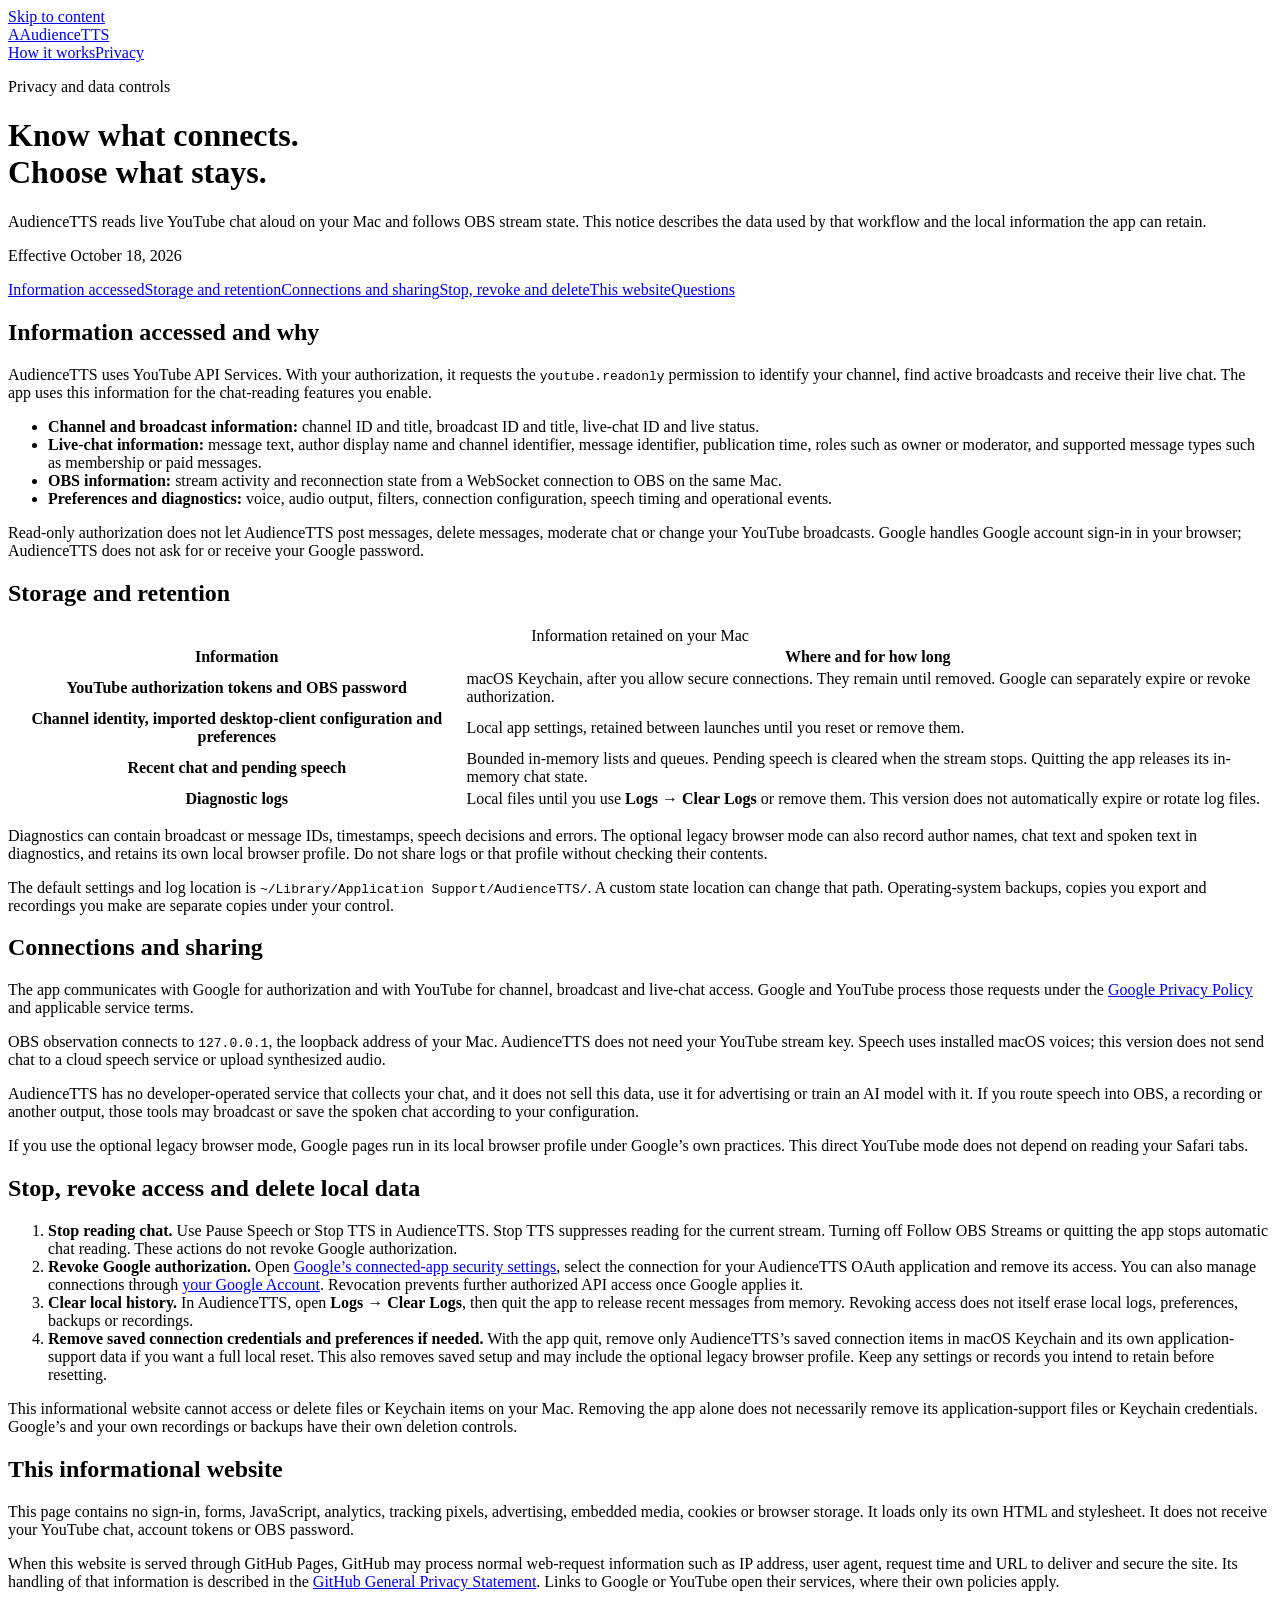
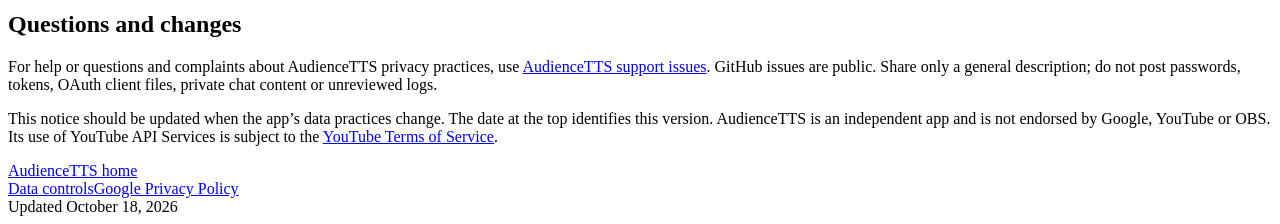
==== privacy.html @ 300965d7 "Add AudienceTTS privacy policy" ====
<!doctype html>
<html lang="en">
<head>
  <meta charset="utf-8">
  <meta name="viewport" content="width=device-width, initial-scale=1">
  <meta name="description" content="How AudienceTTS accesses YouTube chat, stores connection credentials, handles local logs, and lets you stop or revoke access.">
  <meta name="referrer" content="no-referrer">
  <meta http-equiv="Content-Security-Policy" content="default-src 'none'; style-src 'self'; img-src 'self'; script-src 'none'; connect-src 'none'; frame-src 'none'; object-src 'none'; base-uri 'none'; form-action 'none'">
  <title>Privacy policy — AudienceTTS</title>
  <link rel="stylesheet" href="styles.css">
</head>
<body>
  <a class="skip-link" href="#main">Skip to content</a>
  <header class="site-header wrap"><a class="wordmark" href="index.html" aria-label="AudienceTTS home"><span class="brand-mark" aria-hidden="true">A</span>AudienceTTS</a><nav aria-label="Main navigation"><a href="index.html#how-it-works">How it works</a><a href="privacy.html" aria-current="page">Privacy</a></nav></header>
  <main id="main" class="policy wrap">
    <header class="policy-header"><p class="eyebrow">Privacy and data controls</p><h1>Know what connects.<br>Choose what stays.</h1><p class="policy-intro">AudienceTTS reads live YouTube chat aloud on your Mac and follows OBS stream state. This notice describes the data used by that workflow and the local information the app can retain.</p><p class="small muted">Effective October 18, 2026</p></header>

    <nav class="policy-contents" aria-label="Privacy policy contents"><a href="#access">Information accessed</a><a href="#storage">Storage and retention</a><a href="#sharing">Connections and sharing</a><a href="#controls">Stop, revoke and delete</a><a href="#website">This website</a><a href="#contact">Questions</a></nav>

    <section class="policy-section" id="access"><h2>Information accessed and why</h2><p>AudienceTTS uses YouTube API Services. With your authorization, it requests the <code>youtube.readonly</code> permission to identify your channel, find active broadcasts and receive their live chat. The app uses this information for the chat-reading features you enable.</p><ul><li><strong>Channel and broadcast information:</strong> channel ID and title, broadcast ID and title, live-chat ID and live status.</li><li><strong>Live-chat information:</strong> message text, author display name and channel identifier, message identifier, publication time, roles such as owner or moderator, and supported message types such as membership or paid messages.</li><li><strong>OBS information:</strong> stream activity and reconnection state from a WebSocket connection to OBS on the same Mac.</li><li><strong>Preferences and diagnostics:</strong> voice, audio output, filters, connection configuration, speech timing and operational events.</li></ul><p>Read-only authorization does not let AudienceTTS post messages, delete messages, moderate chat or change your YouTube broadcasts. Google handles Google account sign-in in your browser; AudienceTTS does not ask for or receive your Google password.</p></section>

    <section class="policy-section" id="storage"><h2>Storage and retention</h2><div class="table-scroll"><table><caption>Information retained on your Mac</caption><thead><tr><th scope="col">Information</th><th scope="col">Where and for how long</th></tr></thead><tbody><tr><th scope="row">YouTube authorization tokens and OBS password</th><td>macOS Keychain, after you allow secure connections. They remain until removed. Google can separately expire or revoke authorization.</td></tr><tr><th scope="row">Channel identity, imported desktop-client configuration and preferences</th><td>Local app settings, retained between launches until you reset or remove them.</td></tr><tr><th scope="row">Recent chat and pending speech</th><td>Bounded in-memory lists and queues. Pending speech is cleared when the stream stops. Quitting the app releases its in-memory chat state.</td></tr><tr><th scope="row">Diagnostic logs</th><td>Local files until you use <strong>Logs → Clear Logs</strong> or remove them. This version does not automatically expire or rotate log files.</td></tr></tbody></table></div><p>Diagnostics can contain broadcast or message IDs, timestamps, speech decisions and errors. The optional legacy browser mode can also record author names, chat text and spoken text in diagnostics, and retains its own local browser profile. Do not share logs or that profile without checking their contents.</p><p>The default settings and log location is <code>~/Library/Application Support/AudienceTTS/</code>. A custom state location can change that path. Operating-system backups, copies you export and recordings you make are separate copies under your control.</p></section>

    <section class="policy-section" id="sharing"><h2>Connections and sharing</h2><p>The app communicates with Google for authorization and with YouTube for channel, broadcast and live-chat access. Google and YouTube process those requests under the <a href="https://policies.google.com/privacy" rel="noreferrer">Google Privacy Policy</a> and applicable service terms.</p><p>OBS observation connects to <code>127.0.0.1</code>, the loopback address of your Mac. AudienceTTS does not need your YouTube stream key. Speech uses installed macOS voices; this version does not send chat to a cloud speech service or upload synthesized audio.</p><p>AudienceTTS has no developer-operated service that collects your chat, and it does not sell this data, use it for advertising or train an AI model with it. If you route speech into OBS, a recording or another output, those tools may broadcast or save the spoken chat according to your configuration.</p><p>If you use the optional legacy browser mode, Google pages run in its local browser profile under Google’s own practices. This direct YouTube mode does not depend on reading your Safari tabs.</p></section>

    <section class="policy-section" id="controls"><h2>Stop, revoke access and delete local data</h2><ol class="policy-steps"><li><strong>Stop reading chat.</strong> Use Pause Speech or Stop TTS in AudienceTTS. Stop TTS suppresses reading for the current stream. Turning off Follow OBS Streams or quitting the app stops automatic chat reading. These actions do not revoke Google authorization.</li><li><strong>Revoke Google authorization.</strong> Open <a href="https://security.google.com/settings/security/permissions" rel="noreferrer">Google’s connected-app security settings</a>, select the connection for your AudienceTTS OAuth application and remove its access. You can also manage connections through <a href="https://myaccount.google.com/connections" rel="noreferrer">your Google Account</a>. Revocation prevents further authorized API access once Google applies it.</li><li><strong>Clear local history.</strong> In AudienceTTS, open <strong>Logs → Clear Logs</strong>, then quit the app to release recent messages from memory. Revoking access does not itself erase local logs, preferences, backups or recordings.</li><li><strong>Remove saved connection credentials and preferences if needed.</strong> With the app quit, remove only AudienceTTS’s saved connection items in macOS Keychain and its own application-support data if you want a full local reset. This also removes saved setup and may include the optional legacy browser profile. Keep any settings or records you intend to retain before resetting.</li></ol><p>This informational website cannot access or delete files or Keychain items on your Mac. Removing the app alone does not necessarily remove its application-support files or Keychain credentials. Google’s and your own recordings or backups have their own deletion controls.</p></section>

    <section class="policy-section" id="website"><h2>This informational website</h2><p>This page contains no sign-in, forms, JavaScript, analytics, tracking pixels, advertising, embedded media, cookies or browser storage. It loads only its own HTML and stylesheet. It does not receive your YouTube chat, account tokens or OBS password.</p><p>When this website is served through GitHub Pages, GitHub may process normal web-request information such as IP address, user agent, request time and URL to deliver and secure the site. Its handling of that information is described in the <a href="https://docs.github.com/en/site-policy/privacy-policies/github-general-privacy-statement" rel="noreferrer">GitHub General Privacy Statement</a>. Links to Google or YouTube open their services, where their own policies apply.</p></section>

    <section class="policy-section" id="contact"><h2>Questions and changes</h2><p>For help or questions and complaints about AudienceTTS privacy practices, use <a href="https://github.com/kaelianvale/audiencetts-info/issues" rel="noreferrer">AudienceTTS support issues</a>. GitHub issues are public. Share only a general description; do not post passwords, tokens, OAuth client files, private chat content or unreviewed logs.</p><p>This notice should be updated when the app’s data practices change. The date at the top identifies this version. AudienceTTS is an independent app and is not endorsed by Google, YouTube or OBS. Its use of YouTube API Services is subject to the <a href="https://www.youtube.com/t/terms" rel="noreferrer">YouTube Terms of Service</a>.</p></section>
  </main>
  <footer class="site-footer wrap"><a href="index.html">AudienceTTS home</a><div><a href="#controls">Data controls</a><a href="https://policies.google.com/privacy" rel="noreferrer">Google Privacy Policy</a></div><span class="small">Updated October 18, 2026</span></footer>
</body>
</html>
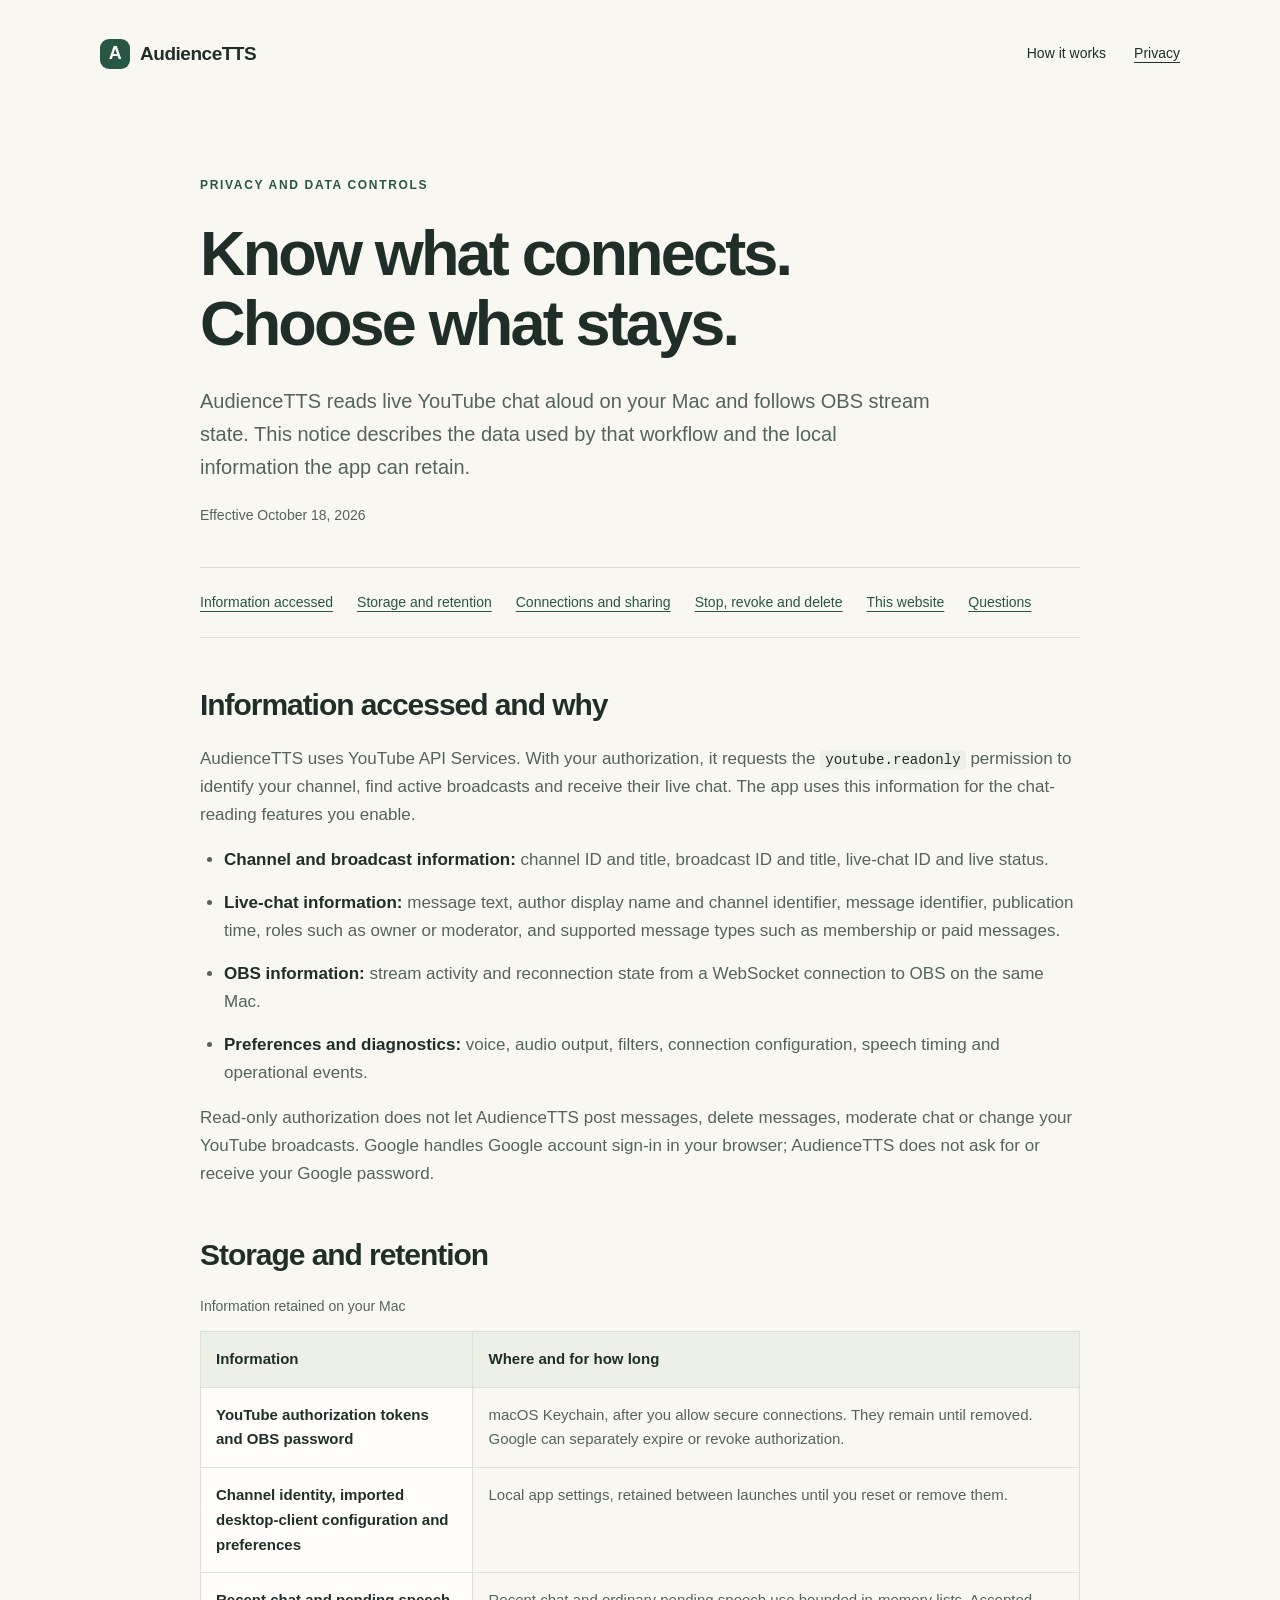
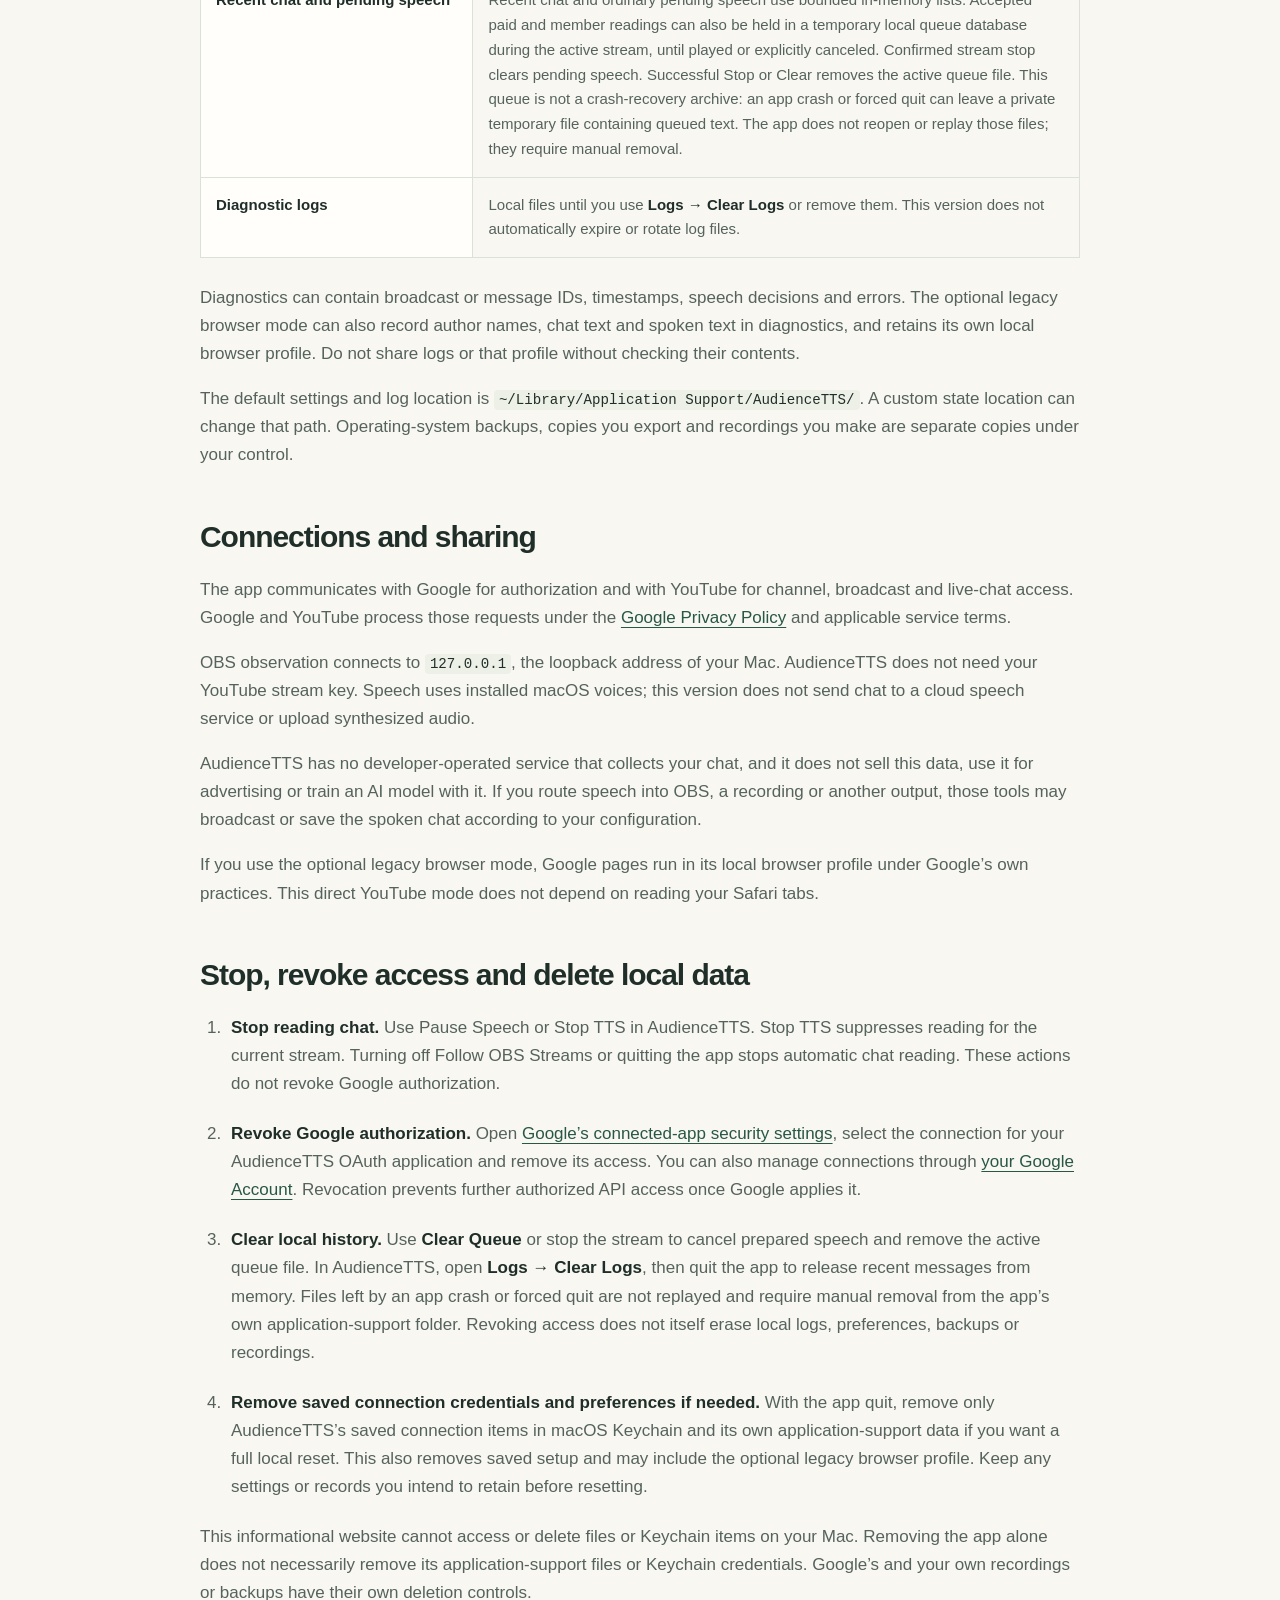
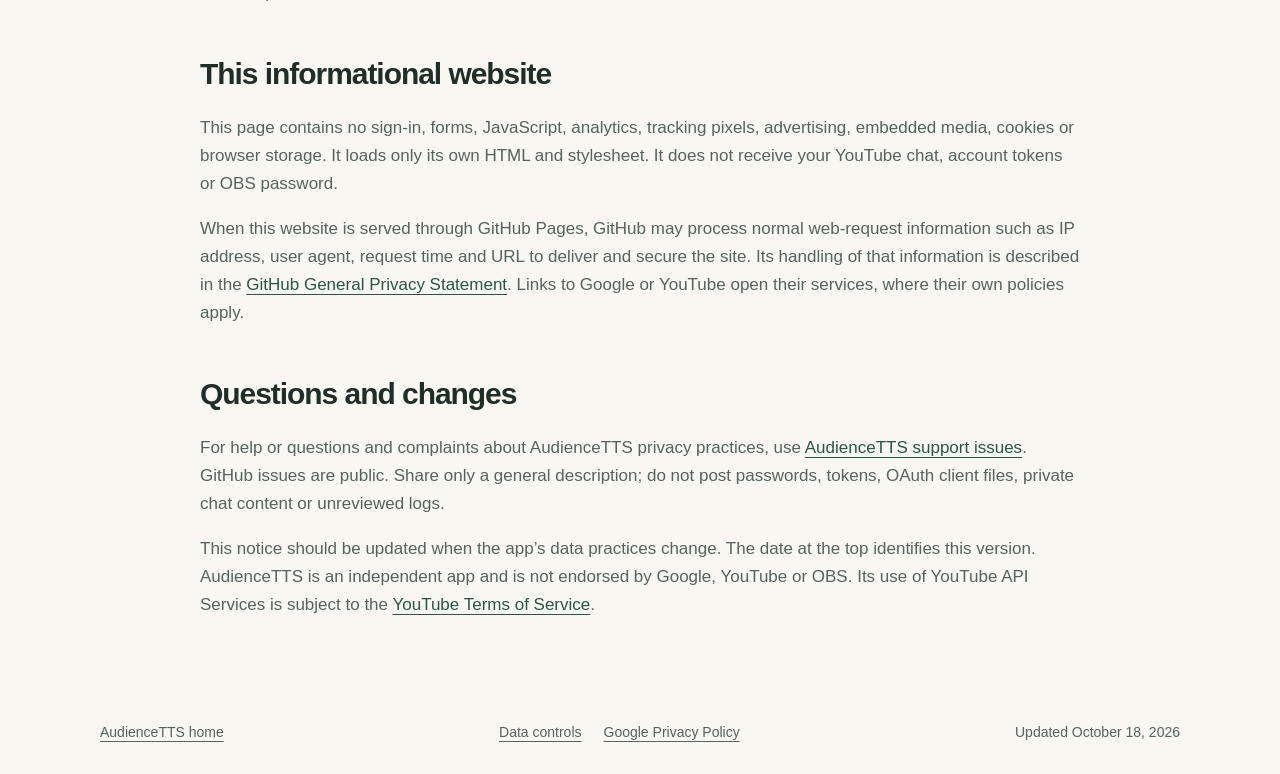
==== commit 5a93b96a: "Document temporary local paid/member speech retention and cleanup" ====
--- a/privacy.html
+++ b/privacy.html
@@ -19,11 +19,11 @@
 
     <section class="policy-section" id="access"><h2>Information accessed and why</h2><p>AudienceTTS uses YouTube API Services. With your authorization, it requests the <code>youtube.readonly</code> permission to identify your channel, find active broadcasts and receive their live chat. The app uses this information for the chat-reading features you enable.</p><ul><li><strong>Channel and broadcast information:</strong> channel ID and title, broadcast ID and title, live-chat ID and live status.</li><li><strong>Live-chat information:</strong> message text, author display name and channel identifier, message identifier, publication time, roles such as owner or moderator, and supported message types such as membership or paid messages.</li><li><strong>OBS information:</strong> stream activity and reconnection state from a WebSocket connection to OBS on the same Mac.</li><li><strong>Preferences and diagnostics:</strong> voice, audio output, filters, connection configuration, speech timing and operational events.</li></ul><p>Read-only authorization does not let AudienceTTS post messages, delete messages, moderate chat or change your YouTube broadcasts. Google handles Google account sign-in in your browser; AudienceTTS does not ask for or receive your Google password.</p></section>
 
-    <section class="policy-section" id="storage"><h2>Storage and retention</h2><div class="table-scroll"><table><caption>Information retained on your Mac</caption><thead><tr><th scope="col">Information</th><th scope="col">Where and for how long</th></tr></thead><tbody><tr><th scope="row">YouTube authorization tokens and OBS password</th><td>macOS Keychain, after you allow secure connections. They remain until removed. Google can separately expire or revoke authorization.</td></tr><tr><th scope="row">Channel identity, imported desktop-client configuration and preferences</th><td>Local app settings, retained between launches until you reset or remove them.</td></tr><tr><th scope="row">Recent chat and pending speech</th><td>Bounded in-memory lists and queues. Pending speech is cleared when the stream stops. Quitting the app releases its in-memory chat state.</td></tr><tr><th scope="row">Diagnostic logs</th><td>Local files until you use <strong>Logs → Clear Logs</strong> or remove them. This version does not automatically expire or rotate log files.</td></tr></tbody></table></div><p>Diagnostics can contain broadcast or message IDs, timestamps, speech decisions and errors. The optional legacy browser mode can also record author names, chat text and spoken text in diagnostics, and retains its own local browser profile. Do not share logs or that profile without checking their contents.</p><p>The default settings and log location is <code>~/Library/Application Support/AudienceTTS/</code>. A custom state location can change that path. Operating-system backups, copies you export and recordings you make are separate copies under your control.</p></section>
+    <section class="policy-section" id="storage"><h2>Storage and retention</h2><div class="table-scroll"><table><caption>Information retained on your Mac</caption><thead><tr><th scope="col">Information</th><th scope="col">Where and for how long</th></tr></thead><tbody><tr><th scope="row">YouTube authorization tokens and OBS password</th><td>macOS Keychain, after you allow secure connections. They remain until removed. Google can separately expire or revoke authorization.</td></tr><tr><th scope="row">Channel identity, imported desktop-client configuration and preferences</th><td>Local app settings, retained between launches until you reset or remove them.</td></tr><tr><th scope="row">Recent chat and pending speech</th><td>Recent chat and ordinary pending speech use bounded in-memory lists. Accepted paid and member readings can also be held in a temporary local queue database during the active stream, until played or explicitly canceled. Confirmed stream stop clears pending speech. Successful Stop or Clear removes the active queue file. This queue is not a crash-recovery archive: an app crash or forced quit can leave a private temporary file containing queued text. The app does not reopen or replay those files; they require manual removal.</td></tr><tr><th scope="row">Diagnostic logs</th><td>Local files until you use <strong>Logs → Clear Logs</strong> or remove them. This version does not automatically expire or rotate log files.</td></tr></tbody></table></div><p>Diagnostics can contain broadcast or message IDs, timestamps, speech decisions and errors. The optional legacy browser mode can also record author names, chat text and spoken text in diagnostics, and retains its own local browser profile. Do not share logs or that profile without checking their contents.</p><p>The default settings and log location is <code>~/Library/Application Support/AudienceTTS/</code>. A custom state location can change that path. Operating-system backups, copies you export and recordings you make are separate copies under your control.</p></section>
 
     <section class="policy-section" id="sharing"><h2>Connections and sharing</h2><p>The app communicates with Google for authorization and with YouTube for channel, broadcast and live-chat access. Google and YouTube process those requests under the <a href="https://policies.google.com/privacy" rel="noreferrer">Google Privacy Policy</a> and applicable service terms.</p><p>OBS observation connects to <code>127.0.0.1</code>, the loopback address of your Mac. AudienceTTS does not need your YouTube stream key. Speech uses installed macOS voices; this version does not send chat to a cloud speech service or upload synthesized audio.</p><p>AudienceTTS has no developer-operated service that collects your chat, and it does not sell this data, use it for advertising or train an AI model with it. If you route speech into OBS, a recording or another output, those tools may broadcast or save the spoken chat according to your configuration.</p><p>If you use the optional legacy browser mode, Google pages run in its local browser profile under Google’s own practices. This direct YouTube mode does not depend on reading your Safari tabs.</p></section>
 
-    <section class="policy-section" id="controls"><h2>Stop, revoke access and delete local data</h2><ol class="policy-steps"><li><strong>Stop reading chat.</strong> Use Pause Speech or Stop TTS in AudienceTTS. Stop TTS suppresses reading for the current stream. Turning off Follow OBS Streams or quitting the app stops automatic chat reading. These actions do not revoke Google authorization.</li><li><strong>Revoke Google authorization.</strong> Open <a href="https://security.google.com/settings/security/permissions" rel="noreferrer">Google’s connected-app security settings</a>, select the connection for your AudienceTTS OAuth application and remove its access. You can also manage connections through <a href="https://myaccount.google.com/connections" rel="noreferrer">your Google Account</a>. Revocation prevents further authorized API access once Google applies it.</li><li><strong>Clear local history.</strong> In AudienceTTS, open <strong>Logs → Clear Logs</strong>, then quit the app to release recent messages from memory. Revoking access does not itself erase local logs, preferences, backups or recordings.</li><li><strong>Remove saved connection credentials and preferences if needed.</strong> With the app quit, remove only AudienceTTS’s saved connection items in macOS Keychain and its own application-support data if you want a full local reset. This also removes saved setup and may include the optional legacy browser profile. Keep any settings or records you intend to retain before resetting.</li></ol><p>This informational website cannot access or delete files or Keychain items on your Mac. Removing the app alone does not necessarily remove its application-support files or Keychain credentials. Google’s and your own recordings or backups have their own deletion controls.</p></section>
+    <section class="policy-section" id="controls"><h2>Stop, revoke access and delete local data</h2><ol class="policy-steps"><li><strong>Stop reading chat.</strong> Use Pause Speech or Stop TTS in AudienceTTS. Stop TTS suppresses reading for the current stream. Turning off Follow OBS Streams or quitting the app stops automatic chat reading. These actions do not revoke Google authorization.</li><li><strong>Revoke Google authorization.</strong> Open <a href="https://security.google.com/settings/security/permissions" rel="noreferrer">Google’s connected-app security settings</a>, select the connection for your AudienceTTS OAuth application and remove its access. You can also manage connections through <a href="https://myaccount.google.com/connections" rel="noreferrer">your Google Account</a>. Revocation prevents further authorized API access once Google applies it.</li><li><strong>Clear local history.</strong> Use <strong>Clear Queue</strong> or stop the stream to cancel prepared speech and remove the active queue file. In AudienceTTS, open <strong>Logs → Clear Logs</strong>, then quit the app to release recent messages from memory. Files left by an app crash or forced quit are not replayed and require manual removal from the app’s own application-support folder. Revoking access does not itself erase local logs, preferences, backups or recordings.</li><li><strong>Remove saved connection credentials and preferences if needed.</strong> With the app quit, remove only AudienceTTS’s saved connection items in macOS Keychain and its own application-support data if you want a full local reset. This also removes saved setup and may include the optional legacy browser profile. Keep any settings or records you intend to retain before resetting.</li></ol><p>This informational website cannot access or delete files or Keychain items on your Mac. Removing the app alone does not necessarily remove its application-support files or Keychain credentials. Google’s and your own recordings or backups have their own deletion controls.</p></section>
 
     <section class="policy-section" id="website"><h2>This informational website</h2><p>This page contains no sign-in, forms, JavaScript, analytics, tracking pixels, advertising, embedded media, cookies or browser storage. It loads only its own HTML and stylesheet. It does not receive your YouTube chat, account tokens or OBS password.</p><p>When this website is served through GitHub Pages, GitHub may process normal web-request information such as IP address, user agent, request time and URL to deliver and secure the site. Its handling of that information is described in the <a href="https://docs.github.com/en/site-policy/privacy-policies/github-general-privacy-statement" rel="noreferrer">GitHub General Privacy Statement</a>. Links to Google or YouTube open their services, where their own policies apply.</p></section>
 
--- a/styles.css
+++ b/styles.css
@@ -0,0 +1,588 @@
+/* Project-authored styles. No fonts, frameworks or remote resources are loaded. */
+:root {
+  color-scheme:light;
+  --paper:#f8f7f2;
+  --ink:#202e29;
+  --muted:#56635d;
+  --accent:#285746;
+  --line:#dce1d7;
+  --surface:#fffefa;
+  --soft:#edf0e6;
+  --radius:18px;
+  --content:1080px;
+}
+
+* {
+  box-sizing:border-box;
+}
+
+html {
+  scroll-behavior:smooth;
+  scroll-padding-top:28px;
+}
+
+body {
+  margin:0;
+  background:var(--paper);
+  color:var(--ink);
+  font-family:-apple-system,BlinkMacSystemFont,"Segoe UI",sans-serif;
+  font-size:17px;
+  line-height:1.65;
+}
+
+a {
+  color:var(--accent);
+  text-decoration-thickness:1px;
+  text-underline-offset:4px;
+}
+
+a:hover {
+  text-decoration-thickness:2px;
+}
+
+a:focus-visible {
+  outline:3px solid var(--accent);
+  outline-offset:5px;
+  border-radius:3px;
+}
+
+h1,h2,h3,p {
+  margin-top:0;
+}
+
+h1,h2,h3 {
+  line-height:1.12;
+  letter-spacing:-.045em;
+}
+
+h1 {
+  font-size:clamp(44px,6.4vw,82px);
+  font-weight:620;
+  margin-bottom:30px;
+}
+
+h2 {
+  font-size:clamp(30px,4vw,46px);
+  font-weight:600;
+}
+
+h3 {
+  font-size:23px;
+  letter-spacing:-.025em;
+  font-weight:600;
+}
+
+p:last-child {
+  margin-bottom:0;
+}
+
+.wrap {
+  width:min(var(--content),calc(100% - 64px));
+  margin-inline:auto;
+}
+
+.small {
+  font-size:14px;
+}
+
+.muted {
+  color:var(--muted);
+}
+
+.eyebrow {
+  font-size:12px;
+  letter-spacing:.14em;
+  text-transform:uppercase;
+  font-weight:650;
+  color:var(--accent);
+  margin-bottom:22px;
+}
+
+.site-header {
+  min-height:108px;
+  display:flex;
+  align-items:center;
+  justify-content:space-between;
+  gap:24px;
+}
+
+.wordmark {
+  display:inline-flex;
+  align-items:center;
+  gap:10px;
+  color:var(--ink);
+  font-size:19px;
+  font-weight:650;
+  letter-spacing:-.025em;
+  text-decoration:none;
+}
+
+.brand-mark {
+  display:grid;
+  place-items:center;
+  width:30px;
+  height:30px;
+  background:var(--accent);
+  border-radius:9px;
+  color:white;
+  font-size:18px;
+  font-weight:600;
+}
+
+.site-header nav {
+  display:flex;
+  gap:28px;
+}
+
+.site-header nav a {
+  font-size:14px;
+  color:var(--ink);
+  text-decoration:none;
+}
+
+.site-header nav a:hover,.site-header nav a[aria-current] {
+  text-decoration:underline;
+}
+
+.hero {
+  padding-block:74px 94px;
+  border-bottom:1px solid var(--line);
+}
+
+.hero-copy {
+  font-size:21px;
+  line-height:1.6;
+  max-width:620px;
+  color:var(--muted);
+  margin-bottom:30px;
+}
+
+.hero-actions {
+  display:flex;
+  align-items:center;
+  gap:28px;
+  margin-bottom:26px;
+}
+
+.button {
+  display:inline-flex;
+  align-items:center;
+  justify-content:space-between;
+  gap:24px;
+  padding:13px 20px;
+  background:var(--accent);
+  border:1px solid var(--accent);
+  border-radius:8px;
+  color:white;
+  font-size:15px;
+  font-weight:560;
+  text-decoration:none;
+  line-height:1.6;
+}
+
+.button:hover {
+  background:#1d4537;
+  text-decoration:none;
+}
+
+.text-link {
+  font-size:15px;
+}
+
+.section {
+  padding-block:78px;
+  border-bottom:1px solid var(--line);
+}
+
+.section-heading {
+  display:flex;
+  justify-content:space-between;
+  align-items:baseline;
+  gap:35px;
+  margin-bottom:26px;
+}
+
+.section-heading .eyebrow {
+  margin:0;
+}
+
+.section-heading h2 {
+  min-width:55%;
+  margin:0;
+}
+
+.workflow {
+  list-style:none;
+  padding:0;
+  margin:0;
+}
+
+.workflow li {
+  display:grid;
+  grid-template-columns:1fr 55%;
+  gap:35px;
+  padding-block:28px;
+  border-top:1px solid var(--line);
+}
+
+.step-number {
+  color:var(--muted);
+  font-size:15px;
+  font-variant-numeric:tabular-nums;
+}
+
+.workflow h3 {
+  margin-bottom:12px;
+}
+
+.workflow p {
+  color:var(--muted);
+  max-width:540px;
+}
+
+.split-section {
+  display:grid;
+  grid-template-columns:1fr 1.15fr;
+  gap:64px;
+}
+
+.split-section h2 {
+  margin-bottom:0;
+}
+
+.prose {
+  max-width:680px;
+}
+
+.prose p {
+  color:var(--muted);
+}
+
+.privacy-band {
+  background:var(--accent);
+  color:white;
+  margin-top:-1px;
+}
+
+.privacy-band-inner {
+  padding-block:64px;
+  display:flex;
+  gap:64px;
+  align-items:center;
+  justify-content:space-between;
+}
+
+.privacy-band .eyebrow {
+  color:#d3e9d9;
+}
+
+.privacy-band h2 {
+  margin-bottom:22px;
+}
+
+.privacy-band p:not(.eyebrow) {
+  max-width:610px;
+  color:#e4eee6;
+}
+
+.button-light {
+  color:var(--accent);
+  background:var(--paper);
+  border-color:var(--paper);
+  white-space:nowrap;
+}
+
+.button-light:hover {
+  background:#e6eddf;
+}
+
+.button-light:focus-visible {
+  outline-color:white;
+}
+
+.compact-section h2 {
+  font-size:30px;
+}
+
+.site-footer {
+  display:flex;
+  align-items:center;
+  justify-content:space-between;
+  gap:28px;
+  padding-block:30px;
+  color:var(--muted);
+  font-size:14px;
+}
+
+.site-footer>div {
+  display:flex;
+  gap:22px;
+}
+
+.site-footer a {
+  color:inherit;
+}
+
+.skip-link {
+  position:absolute;
+  top:12px;
+  left:12px;
+  z-index:2;
+  padding:8px 14px;
+  background:var(--surface);
+  transform:translateY(-200%);
+}
+
+.skip-link:focus {
+  transform:translateY(0);
+}
+
+.policy {
+  max-width:880px;
+}
+
+.policy-header {
+  padding-block:68px 40px;
+}
+
+.policy-header h1 {
+  font-size:clamp(40px,5.3vw,63px);
+  margin-bottom:26px;
+}
+
+.policy-intro {
+  font-size:20px;
+  color:var(--muted);
+  max-width:740px;
+}
+
+.policy-contents {
+  display:flex;
+  flex-wrap:wrap;
+  gap:12px 24px;
+  padding-block:23px;
+  border-block:1px solid var(--line);
+  font-size:14px;
+}
+
+.policy-section {
+  padding-top:50px;
+}
+
+.policy-section:last-child {
+  padding-bottom:72px;
+}
+
+.policy-section h2 {
+  font-size:30px;
+  letter-spacing:-.035em;
+  margin-bottom:23px;
+}
+
+.policy-section p,.policy-section li {
+  color:var(--muted);
+}
+
+.policy-section ul {
+  padding-left:24px;
+}
+
+.policy-section li {
+  margin-bottom:15px;
+}
+
+.policy-section strong {
+  font-weight:620;
+  color:var(--ink);
+}
+
+.policy-steps {
+  padding-left:26px;
+}
+
+.policy-steps li {
+  padding-left:5px;
+  margin-bottom:22px;
+}
+
+code {
+  font-family:ui-monospace,SFMono-Regular,Menlo,monospace;
+  font-size:.83em;
+  overflow-wrap:anywhere;
+  background:var(--soft);
+  padding:2px 5px;
+  border-radius:4px;
+  color:var(--ink);
+}
+
+.table-scroll {
+  overflow-x:auto;
+  margin-bottom:26px;
+}
+
+table {
+  border-collapse:collapse;
+  width:100%;
+  font-size:15px;
+  text-align:left;
+}
+
+caption {
+  text-align:left;
+  font-size:14px;
+  color:var(--muted);
+  margin-bottom:13px;
+}
+
+th,td {
+  padding:15px;
+  vertical-align:top;
+  border:1px solid var(--line);
+}
+
+thead th {
+  background:var(--soft);
+  font-weight:620;
+}
+
+tbody th {
+  width:31%;
+  font-weight:560;
+  background:var(--surface);
+}
+
+td {
+  color:var(--muted);
+}
+
+@media(max-width:760px) {
+  .wrap {
+    width:calc(100% - 40px);
+  }
+  .site-header {
+    min-height:86px;
+    gap:16px;
+  }
+  .site-header nav {
+    gap:17px;
+  }
+  .site-header nav a {
+    font-size:13px;
+  }
+  .wordmark {
+    font-size:17px;
+  }
+  .hero {
+    padding-block:52px 62px;
+  }
+  .hero-copy {
+    font-size:19px;
+  }
+  .hero-actions {
+    align-items:flex-start;
+    flex-direction:column;
+    gap:19px;
+  }
+  .section {
+    padding-block:52px;
+  }
+  .section-heading {
+    display:block;
+    margin-bottom:25px;
+  }
+  .section-heading .eyebrow {
+    margin-bottom:20px;
+  }
+  .workflow li {
+    grid-template-columns:34px 1fr;
+    gap:20px;
+    padding-block:25px;
+  }
+  .split-section {
+    display:block;
+  }
+  .split-section h2 {
+    margin-bottom:25px;
+  }
+  .privacy-band-inner {
+    align-items:flex-start;
+    flex-direction:column;
+    gap:27px;
+    padding-block:48px;
+  }
+  .site-footer {
+    align-items:flex-start;
+    flex-direction:column;
+    gap:15px;
+    padding-block:27px;
+  }
+  .policy-header {
+    padding-top:44px;
+  }
+  .policy-intro {
+    font-size:18px;
+  }
+  .policy-contents {
+    gap:12px 18px;
+  }
+  .policy-section {
+    padding-top:36px;
+  }
+  .policy-section h2 {
+    font-size:27px;
+  }
+  th,td {
+    padding:11px;
+  }
+  table {
+    min-width:470px;
+  }
+}
+
+@media(prefers-reduced-motion:reduce) {
+  html {
+    scroll-behavior:auto;
+  }
+}
+
+@media print {
+  body {
+    background:white;
+    color:black;
+    font-size:11pt;
+  }
+  .site-header nav,.hero-actions,.privacy-band,.policy-contents,.skip-link {
+    display:none;
+  }
+  .wrap {
+    width:100%;
+    max-width:none;
+  }
+  .site-header {
+    min-height:60px;
+  }
+  .hero,.section,.policy-header {
+    padding-block:24px;
+  }
+  .policy-section {
+    padding-top:24px;
+  }
+  .site-footer {
+    border-top:1px solid #ccc;
+  }
+  .table-scroll {
+    overflow:visible;
+  }
+  table {
+    min-width:0;
+  }
+  h1 {
+    font-size:34pt;
+  }
+  h2 {
+    font-size:24pt;
+  }
+  a {
+    color:inherit;
+  }
+}
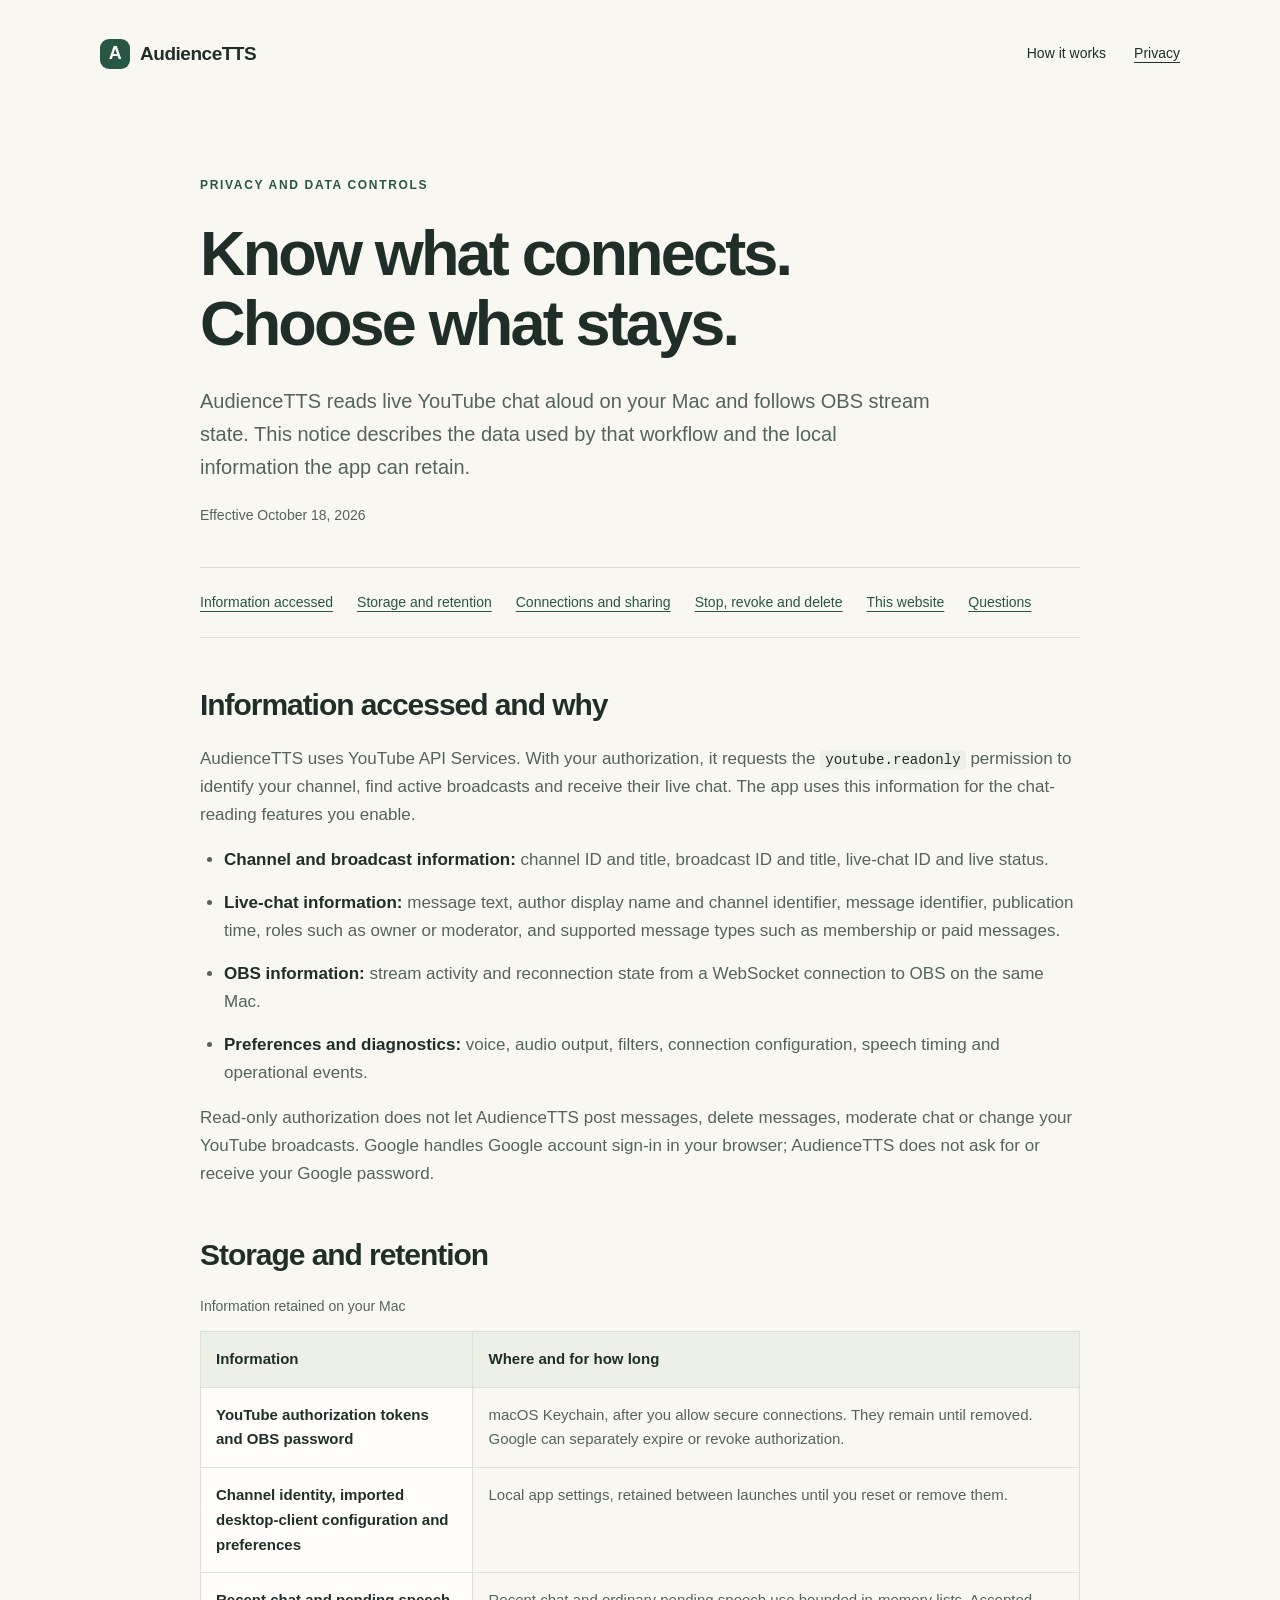
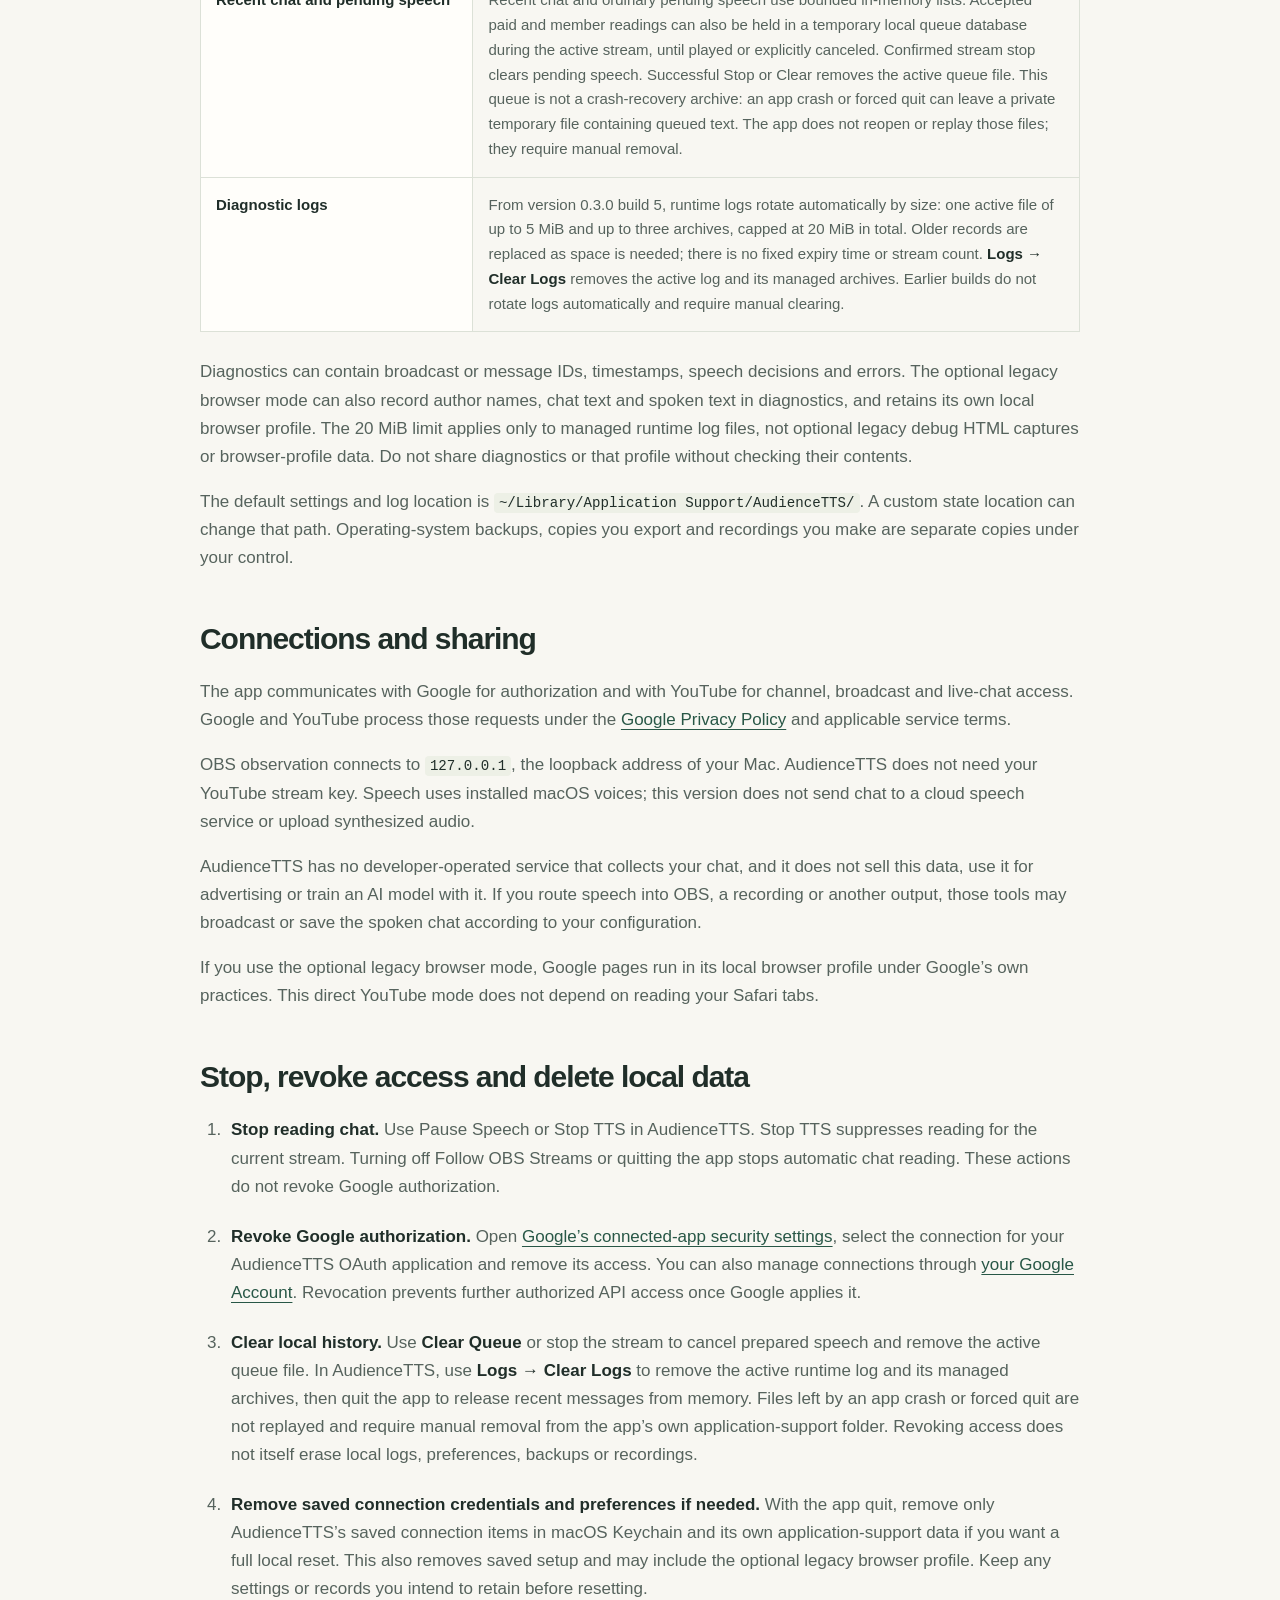
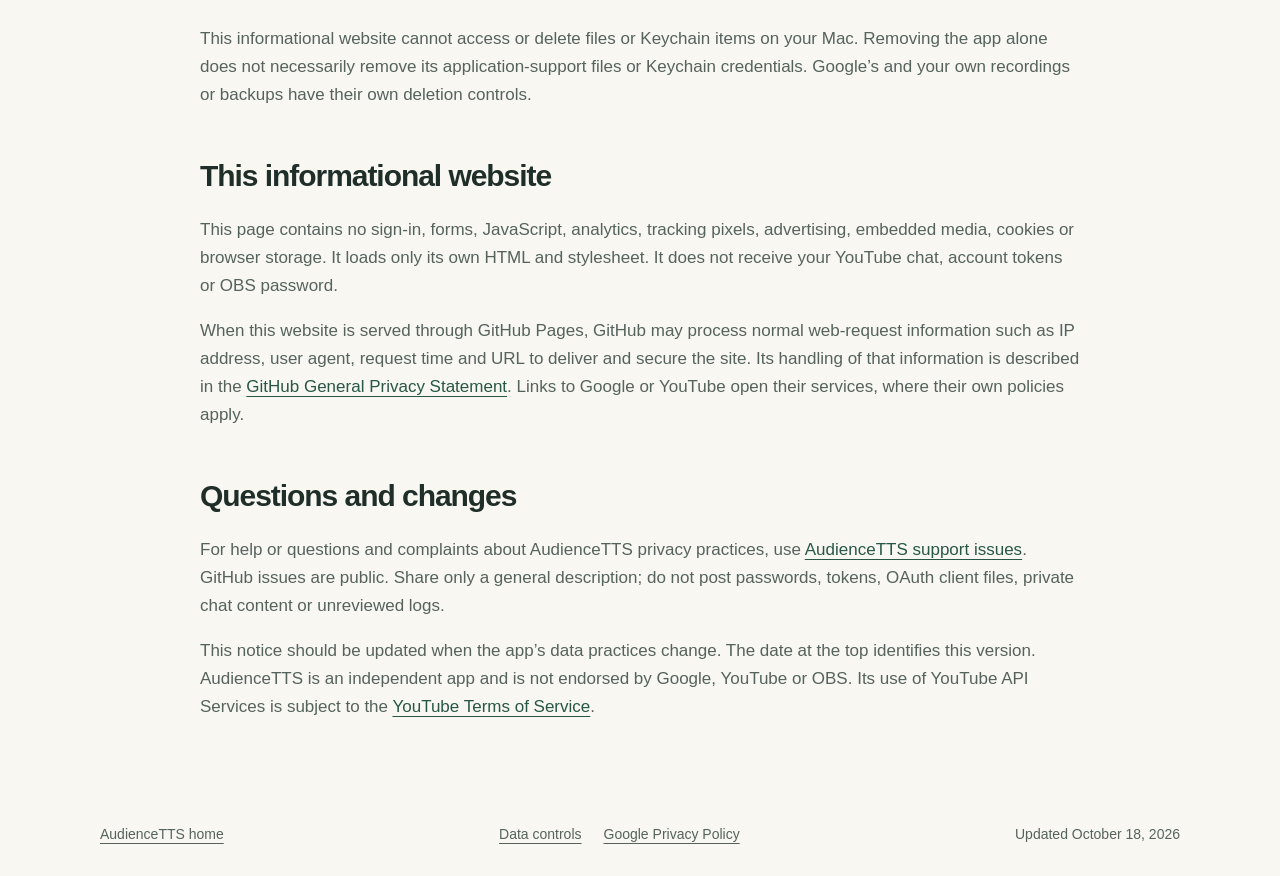
==== commit acd835dd: "Document automatic bounded runtime-log retention" ====
--- a/privacy.html
+++ b/privacy.html
@@ -19,11 +19,11 @@
 
     <section class="policy-section" id="access"><h2>Information accessed and why</h2><p>AudienceTTS uses YouTube API Services. With your authorization, it requests the <code>youtube.readonly</code> permission to identify your channel, find active broadcasts and receive their live chat. The app uses this information for the chat-reading features you enable.</p><ul><li><strong>Channel and broadcast information:</strong> channel ID and title, broadcast ID and title, live-chat ID and live status.</li><li><strong>Live-chat information:</strong> message text, author display name and channel identifier, message identifier, publication time, roles such as owner or moderator, and supported message types such as membership or paid messages.</li><li><strong>OBS information:</strong> stream activity and reconnection state from a WebSocket connection to OBS on the same Mac.</li><li><strong>Preferences and diagnostics:</strong> voice, audio output, filters, connection configuration, speech timing and operational events.</li></ul><p>Read-only authorization does not let AudienceTTS post messages, delete messages, moderate chat or change your YouTube broadcasts. Google handles Google account sign-in in your browser; AudienceTTS does not ask for or receive your Google password.</p></section>
 
-    <section class="policy-section" id="storage"><h2>Storage and retention</h2><div class="table-scroll"><table><caption>Information retained on your Mac</caption><thead><tr><th scope="col">Information</th><th scope="col">Where and for how long</th></tr></thead><tbody><tr><th scope="row">YouTube authorization tokens and OBS password</th><td>macOS Keychain, after you allow secure connections. They remain until removed. Google can separately expire or revoke authorization.</td></tr><tr><th scope="row">Channel identity, imported desktop-client configuration and preferences</th><td>Local app settings, retained between launches until you reset or remove them.</td></tr><tr><th scope="row">Recent chat and pending speech</th><td>Recent chat and ordinary pending speech use bounded in-memory lists. Accepted paid and member readings can also be held in a temporary local queue database during the active stream, until played or explicitly canceled. Confirmed stream stop clears pending speech. Successful Stop or Clear removes the active queue file. This queue is not a crash-recovery archive: an app crash or forced quit can leave a private temporary file containing queued text. The app does not reopen or replay those files; they require manual removal.</td></tr><tr><th scope="row">Diagnostic logs</th><td>Local files until you use <strong>Logs → Clear Logs</strong> or remove them. This version does not automatically expire or rotate log files.</td></tr></tbody></table></div><p>Diagnostics can contain broadcast or message IDs, timestamps, speech decisions and errors. The optional legacy browser mode can also record author names, chat text and spoken text in diagnostics, and retains its own local browser profile. Do not share logs or that profile without checking their contents.</p><p>The default settings and log location is <code>~/Library/Application Support/AudienceTTS/</code>. A custom state location can change that path. Operating-system backups, copies you export and recordings you make are separate copies under your control.</p></section>
+    <section class="policy-section" id="storage"><h2>Storage and retention</h2><div class="table-scroll"><table><caption>Information retained on your Mac</caption><thead><tr><th scope="col">Information</th><th scope="col">Where and for how long</th></tr></thead><tbody><tr><th scope="row">YouTube authorization tokens and OBS password</th><td>macOS Keychain, after you allow secure connections. They remain until removed. Google can separately expire or revoke authorization.</td></tr><tr><th scope="row">Channel identity, imported desktop-client configuration and preferences</th><td>Local app settings, retained between launches until you reset or remove them.</td></tr><tr><th scope="row">Recent chat and pending speech</th><td>Recent chat and ordinary pending speech use bounded in-memory lists. Accepted paid and member readings can also be held in a temporary local queue database during the active stream, until played or explicitly canceled. Confirmed stream stop clears pending speech. Successful Stop or Clear removes the active queue file. This queue is not a crash-recovery archive: an app crash or forced quit can leave a private temporary file containing queued text. The app does not reopen or replay those files; they require manual removal.</td></tr><tr><th scope="row">Diagnostic logs</th><td>From version 0.3.0 build 5, runtime logs rotate automatically by size: one active file of up to 5 MiB and up to three archives, capped at 20 MiB in total. Older records are replaced as space is needed; there is no fixed expiry time or stream count. <strong>Logs → Clear Logs</strong> removes the active log and its managed archives. Earlier builds do not rotate logs automatically and require manual clearing.</td></tr></tbody></table></div><p>Diagnostics can contain broadcast or message IDs, timestamps, speech decisions and errors. The optional legacy browser mode can also record author names, chat text and spoken text in diagnostics, and retains its own local browser profile. The 20 MiB limit applies only to managed runtime log files, not optional legacy debug HTML captures or browser-profile data. Do not share diagnostics or that profile without checking their contents.</p><p>The default settings and log location is <code>~/Library/Application Support/AudienceTTS/</code>. A custom state location can change that path. Operating-system backups, copies you export and recordings you make are separate copies under your control.</p></section>
 
     <section class="policy-section" id="sharing"><h2>Connections and sharing</h2><p>The app communicates with Google for authorization and with YouTube for channel, broadcast and live-chat access. Google and YouTube process those requests under the <a href="https://policies.google.com/privacy" rel="noreferrer">Google Privacy Policy</a> and applicable service terms.</p><p>OBS observation connects to <code>127.0.0.1</code>, the loopback address of your Mac. AudienceTTS does not need your YouTube stream key. Speech uses installed macOS voices; this version does not send chat to a cloud speech service or upload synthesized audio.</p><p>AudienceTTS has no developer-operated service that collects your chat, and it does not sell this data, use it for advertising or train an AI model with it. If you route speech into OBS, a recording or another output, those tools may broadcast or save the spoken chat according to your configuration.</p><p>If you use the optional legacy browser mode, Google pages run in its local browser profile under Google’s own practices. This direct YouTube mode does not depend on reading your Safari tabs.</p></section>
 
-    <section class="policy-section" id="controls"><h2>Stop, revoke access and delete local data</h2><ol class="policy-steps"><li><strong>Stop reading chat.</strong> Use Pause Speech or Stop TTS in AudienceTTS. Stop TTS suppresses reading for the current stream. Turning off Follow OBS Streams or quitting the app stops automatic chat reading. These actions do not revoke Google authorization.</li><li><strong>Revoke Google authorization.</strong> Open <a href="https://security.google.com/settings/security/permissions" rel="noreferrer">Google’s connected-app security settings</a>, select the connection for your AudienceTTS OAuth application and remove its access. You can also manage connections through <a href="https://myaccount.google.com/connections" rel="noreferrer">your Google Account</a>. Revocation prevents further authorized API access once Google applies it.</li><li><strong>Clear local history.</strong> Use <strong>Clear Queue</strong> or stop the stream to cancel prepared speech and remove the active queue file. In AudienceTTS, open <strong>Logs → Clear Logs</strong>, then quit the app to release recent messages from memory. Files left by an app crash or forced quit are not replayed and require manual removal from the app’s own application-support folder. Revoking access does not itself erase local logs, preferences, backups or recordings.</li><li><strong>Remove saved connection credentials and preferences if needed.</strong> With the app quit, remove only AudienceTTS’s saved connection items in macOS Keychain and its own application-support data if you want a full local reset. This also removes saved setup and may include the optional legacy browser profile. Keep any settings or records you intend to retain before resetting.</li></ol><p>This informational website cannot access or delete files or Keychain items on your Mac. Removing the app alone does not necessarily remove its application-support files or Keychain credentials. Google’s and your own recordings or backups have their own deletion controls.</p></section>
+    <section class="policy-section" id="controls"><h2>Stop, revoke access and delete local data</h2><ol class="policy-steps"><li><strong>Stop reading chat.</strong> Use Pause Speech or Stop TTS in AudienceTTS. Stop TTS suppresses reading for the current stream. Turning off Follow OBS Streams or quitting the app stops automatic chat reading. These actions do not revoke Google authorization.</li><li><strong>Revoke Google authorization.</strong> Open <a href="https://security.google.com/settings/security/permissions" rel="noreferrer">Google’s connected-app security settings</a>, select the connection for your AudienceTTS OAuth application and remove its access. You can also manage connections through <a href="https://myaccount.google.com/connections" rel="noreferrer">your Google Account</a>. Revocation prevents further authorized API access once Google applies it.</li><li><strong>Clear local history.</strong> Use <strong>Clear Queue</strong> or stop the stream to cancel prepared speech and remove the active queue file. In AudienceTTS, use <strong>Logs → Clear Logs</strong> to remove the active runtime log and its managed archives, then quit the app to release recent messages from memory. Files left by an app crash or forced quit are not replayed and require manual removal from the app’s own application-support folder. Revoking access does not itself erase local logs, preferences, backups or recordings.</li><li><strong>Remove saved connection credentials and preferences if needed.</strong> With the app quit, remove only AudienceTTS’s saved connection items in macOS Keychain and its own application-support data if you want a full local reset. This also removes saved setup and may include the optional legacy browser profile. Keep any settings or records you intend to retain before resetting.</li></ol><p>This informational website cannot access or delete files or Keychain items on your Mac. Removing the app alone does not necessarily remove its application-support files or Keychain credentials. Google’s and your own recordings or backups have their own deletion controls.</p></section>
 
     <section class="policy-section" id="website"><h2>This informational website</h2><p>This page contains no sign-in, forms, JavaScript, analytics, tracking pixels, advertising, embedded media, cookies or browser storage. It loads only its own HTML and stylesheet. It does not receive your YouTube chat, account tokens or OBS password.</p><p>When this website is served through GitHub Pages, GitHub may process normal web-request information such as IP address, user agent, request time and URL to deliver and secure the site. Its handling of that information is described in the <a href="https://docs.github.com/en/site-policy/privacy-policies/github-general-privacy-statement" rel="noreferrer">GitHub General Privacy Statement</a>. Links to Google or YouTube open their services, where their own policies apply.</p></section>
 
